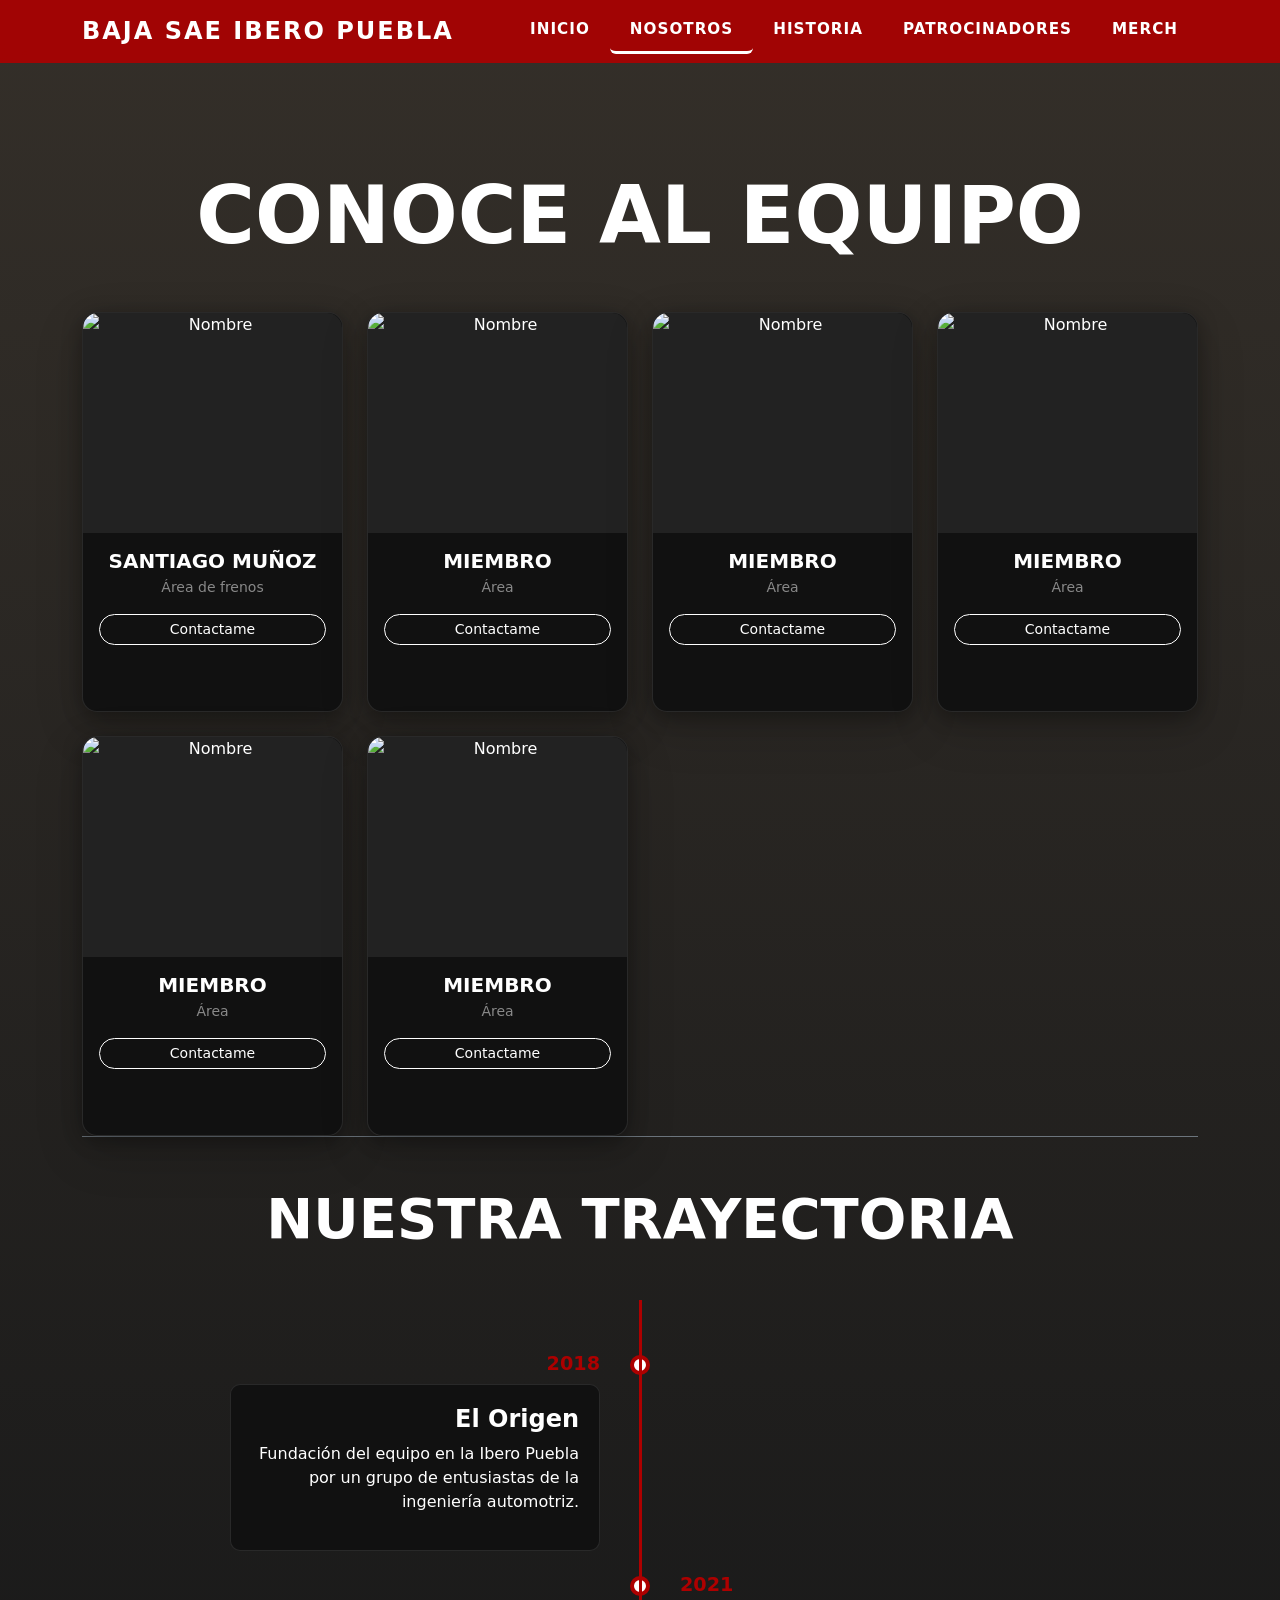
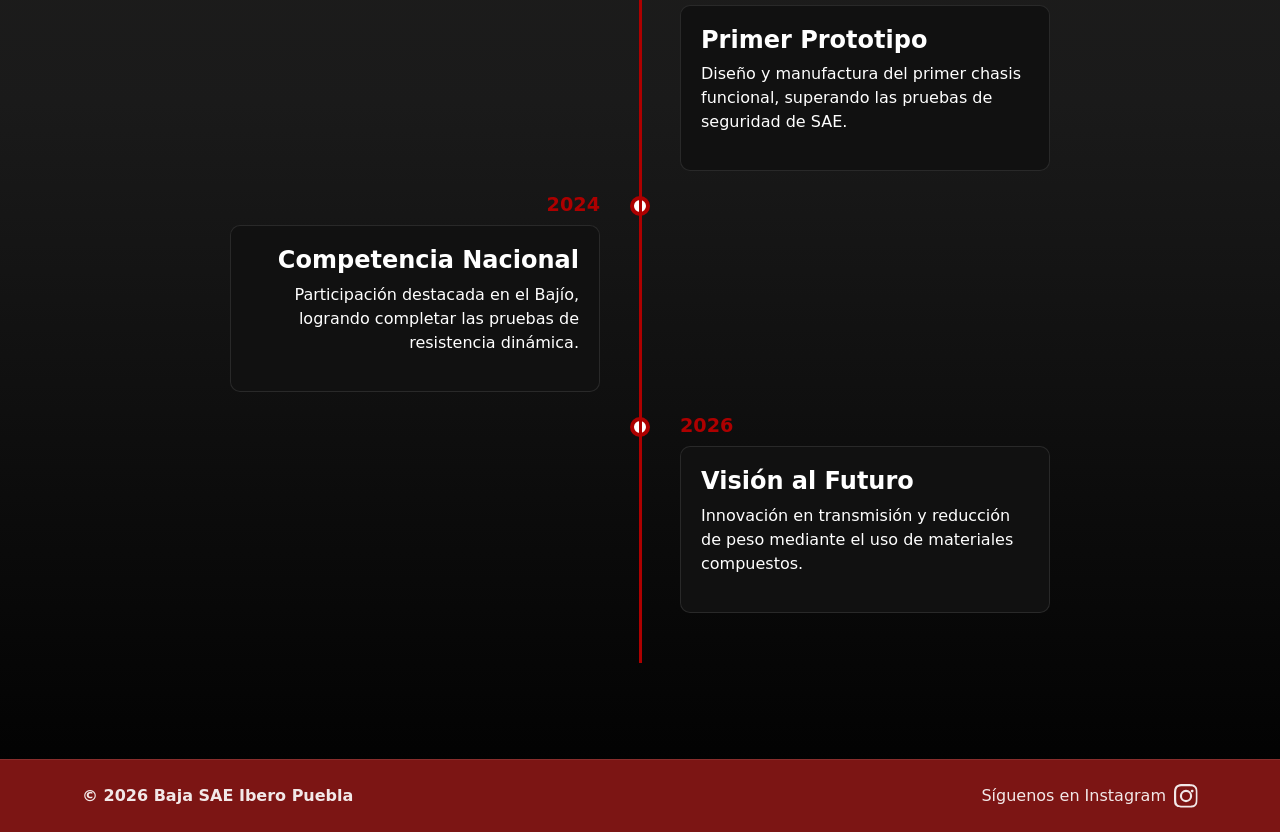
==== nosotros.html @ 08e1c7d5 "Add files via upload" ====
<!DOCTYPE html>
<html lang="es">
<head>
    <meta charset="UTF-8">
    <meta name="viewport" content="width=device-width, initial-scale=1.0">
    <title>Nosotros - Baja SAE Ibero Puebla</title>
    <link href="https://cdn.jsdelivr.net/npm/bootstrap@5.3.0/dist/css/bootstrap.min.css" rel="stylesheet">
    <link rel="stylesheet" href="./style.css">
</head>
<body class="bg-custom-grey"> <nav class="navbar navbar-expand-lg navbar-custom fixed-top">
        <div class="container">
            <a class="navbar-brand brand-title" href="./index.html#top">Baja SAE Ibero Puebla</a>
            <button class="navbar-toggler" type="button" data-bs-toggle="collapse" data-bs-target="#navbarNav">
                <span class="navbar-toggler-icon" style="filter: invert(1);"></span>
            </button>
            <div class="collapse navbar-collapse" id="navbarNav">
                <ul class="navbar-nav ms-auto nav-pills">
                    <li class="nav-item"><a class="nav-link custom-btn" href="./index.html#top">INICIO</a></li>
                    <li class="nav-item"><a class="nav-link custom-btn active" href="./nosotros.html">NOSOTROS</a></li>
                    <li class="nav-item"><a class="nav-link custom-btn" href="#historia">HISTORIA</a></li>
                    <li class="nav-item"><a class="nav-link custom-btn" href="./index.html#patrocinadores">PATROCINADORES</a></li>
                    <li class="nav-item"><a class="nav-link custom-btn" href="./merch.html">MERCH</a></li>
                </ul>
            </div>
        </div>
    </nav>






<main class="container py-5 mt-5 reveal active">
    <section id="nosotros-detalle" class="pt-5 mt-4">
        <h1 class="display-4 fw-bold text-white text-center mb-5 main-title">CONOCE AL EQUIPO</h1>
        
        <div class="row row-cols-1 row-cols-sm-2 row-cols-md-3 row-cols-lg-4 g-4 team-grid">
            


            <div class="col">
                <div class="flip-card" onclick="flipCard(this)">
                    <div class="flip-card-inner">
                        <div class="flip-card-front shadow-lg">
                            <img src="./fotosequipo/miembro1.jpg" alt="Nombre" class="member-img">
                            <div class="p-3">
                                <h5 class="fw-bold mb-1">SANTIAGO MUÑOZ</h5>
                                <p class="text-white-50 small mb-3">Área de frenos</p>
                                <a href="https://wa.me/2228641437" class="btn btn-sm btn-contact w-100 rounded-pill" onclick="event.stopPropagation();">Contactame</a>
                            </div>
                        </div>
                        <div class="flip-card-back shadow-lg">
                            <h5 class="fw-bold mb-2">SOBRE MÍ</h5>
                            <p>"Lorem ipsum dolor sit amet, consectetur adipiscing elit. Donec hendrerit eu felis non lacinia. Sed nec justo eget ligula ornare commodo. Donec ullamcorper venenatis eros sed faucibus."</p>
                            <small class="mt-3">Ingeniería Mecánica</small>
                            <small class="mt-3">santi.munozz04@gmail.com</small>
                            <small class="mt-3">+52 2228641437</small>
                        </div>
                    </div>
                </div>
            </div>
            <div class="col">
                <div class="flip-card" onclick="flipCard(this)">
                    <div class="flip-card-inner">
                        <div class="flip-card-front shadow-lg">
                            <img src="./fotosequipo/miembrow.jpg" alt="Nombre" class="member-img">
                            <div class="p-3">
                                <h5 class="fw-bold mb-1">MIEMBRO</h5>
                                <p class="text-white-50 small mb-3">Área</p>
                                <a href="https://wa.me/2228641437" class="btn btn-sm btn-contact w-100 rounded-pill" onclick="event.stopPropagation();">Contactame</a>
                            </div>
                        </div>
                        <div class="flip-card-back shadow-lg">
                            <h5 class="fw-bold mb-2">SOBRE MÍ</h5>
                            <p>"Lorem ipsum dolor sit amet, consectetur adipiscing elit. Donec hendrerit eu felis non lacinia. Sed nec justo eget ligula ornare commodo. Donec ullamcorper venenatis eros sed faucibus."</p>
                            <small class="mt-3">Carrera</small>
                            <small class="mt-3">correo@gmail.com</small>
                            <small class="mt-3">numero</small>
                        </div>
                    </div>
                </div>
            </div>
            <div class="col">
                <div class="flip-card" onclick="flipCard(this)">
                    <div class="flip-card-inner">
                        <div class="flip-card-front shadow-lg">
                            <img src="./fotosequipo/miembrow.jpg" alt="Nombre" class="member-img">
                            <div class="p-3">
                                <h5 class="fw-bold mb-1">MIEMBRO</h5>
                                <p class="text-white-50 small mb-3">Área</p>
                                <a href="https://wa.me/2228641437" class="btn btn-sm btn-contact w-100 rounded-pill" onclick="event.stopPropagation();">Contactame</a>
                            </div>
                        </div>
                        <div class="flip-card-back shadow-lg">
                            <h5 class="fw-bold mb-2">SOBRE MÍ</h5>
                            <p>"Lorem ipsum dolor sit amet, consectetur adipiscing elit. Donec hendrerit eu felis non lacinia. Sed nec justo eget ligula ornare commodo. Donec ullamcorper venenatis eros sed faucibus."</p>
                            <small class="mt-3">Carrera</small>
                            <small class="mt-3">correo@gmail.com</small>
                            <small class="mt-3">numero</small>
                        </div>
                    </div>
                </div>
            </div>
            <div class="col">
                <div class="flip-card" onclick="flipCard(this)">
                    <div class="flip-card-inner">
                        <div class="flip-card-front shadow-lg">
                            <img src="./fotosequipo/miembrow.jpg" alt="Nombre" class="member-img">
                            <div class="p-3">
                                <h5 class="fw-bold mb-1">MIEMBRO</h5>
                                <p class="text-white-50 small mb-3">Área</p>
                                <a href="https://wa.me/2228641437" class="btn btn-sm btn-contact w-100 rounded-pill" onclick="event.stopPropagation();">Contactame</a>
                            </div>
                        </div>
                        <div class="flip-card-back shadow-lg">
                            <h5 class="fw-bold mb-2">SOBRE MÍ</h5>
                            <p>"Lorem ipsum dolor sit amet, consectetur adipiscing elit. Donec hendrerit eu felis non lacinia. Sed nec justo eget ligula ornare commodo. Donec ullamcorper venenatis eros sed faucibus."</p>
                            <small class="mt-3">Carrera</small>
                            <small class="mt-3">correo@gmail.com</small>
                            <small class="mt-3">numero</small>
                        </div>
                    </div>
                </div>
            </div>
            <div class="col">
                <div class="flip-card" onclick="flipCard(this)">
                    <div class="flip-card-inner">
                        <div class="flip-card-front shadow-lg">
                            <img src="./fotosequipo/miembrow.jpg" alt="Nombre" class="member-img">
                            <div class="p-3">
                                <h5 class="fw-bold mb-1">MIEMBRO</h5>
                                <p class="text-white-50 small mb-3">Área</p>
                                <a href="https://wa.me/2228641437" class="btn btn-sm btn-contact w-100 rounded-pill" onclick="event.stopPropagation();">Contactame</a>
                            </div>
                        </div>
                        <div class="flip-card-back shadow-lg">
                            <h5 class="fw-bold mb-2">SOBRE MÍ</h5>
                            <p>"Lorem ipsum dolor sit amet, consectetur adipiscing elit. Donec hendrerit eu felis non lacinia. Sed nec justo eget ligula ornare commodo. Donec ullamcorper venenatis eros sed faucibus."</p>
                            <small class="mt-3">Carrera</small>
                            <small class="mt-3">correo@gmail.com</small>
                            <small class="mt-3">numero</small>
                        </div>
                    </div>
                </div>
            </div>
            <div class="col">
                <div class="flip-card" onclick="flipCard(this)">
                    <div class="flip-card-inner">
                        <div class="flip-card-front shadow-lg">
                            <img src="./fotosequipo/miembrow.jpg" alt="Nombre" class="member-img">
                            <div class="p-3">
                                <h5 class="fw-bold mb-1">MIEMBRO</h5>
                                <p class="text-white-50 small mb-3">Área</p>
                                <a href="https://wa.me/2228641437" class="btn btn-sm btn-contact w-100 rounded-pill" onclick="event.stopPropagation();">Contactame</a>
                            </div>
                        </div>
                        <div class="flip-card-back shadow-lg">
                            <h5 class="fw-bold mb-2">SOBRE MÍ</h5>
                            <p>"Lorem ipsum dolor sit amet, consectetur adipiscing elit. Donec hendrerit eu felis non lacinia. Sed nec justo eget ligula ornare commodo. Donec ullamcorper venenatis eros sed faucibus."</p>
                            <small class="mt-3">Carrera</small>
                            <small class="mt-3">correo@gmail.com</small>
                            <small class="mt-3">numero</small>
                        </div>
                    </div>
                </div>
            </div>






            </div>
    </section>





    <section id="historia" class="py-5 border-top border-secondary">
    <h2 class="display-4 fw-bold text-white text-center mb-5 reveal">NUESTRA TRAYECTORIA</h2>
    
    <div class="timeline-container">
        <div class="timeline-item reveal">
            <div class="timeline-dot"></div>
            <div class="timeline-date">2018</div>
            <div class="timeline-content">
                <h4 class="fw-bold">El Origen</h4>
                <p>Fundación del equipo en la Ibero Puebla por un grupo de entusiastas de la ingeniería automotriz.</p>
            </div>
        </div>

        <div class="timeline-item reveal">
            <div class="timeline-dot"></div>
            <div class="timeline-date">2021</div>
            <div class="timeline-content">
                <h4 class="fw-bold">Primer Prototipo</h4>
                <p>Diseño y manufactura del primer chasis funcional, superando las pruebas de seguridad de SAE.</p>
            </div>
        </div>

        <div class="timeline-item reveal">
            <div class="timeline-dot"></div>
            <div class="timeline-date">2024</div>
            <div class="timeline-content">
                <h4 class="fw-bold">Competencia Nacional</h4>
                <p>Participación destacada en el Bajío, logrando completar las pruebas de resistencia dinámica.</p>
            </div>
        </div>

        <div class="timeline-item reveal">
            <div class="timeline-dot"></div>
            <div class="timeline-date">2026</div>
            <div class="timeline-content">
                <h4 class="fw-bold">Visión al Futuro</h4>
                <p>Innovación en transmisión y reducción de peso mediante el uso de materiales compuestos.</p>
            </div>
        </div>
    </div>
</section>





















</main>












<footer class="footer-custom mt-auto py-4">
    <div class="container d-flex flex-wrap justify-content-between align-items-center">
        <div class="col-md-4 d-flex align-items-center">
            <span class="text-white fw-bold">© 2026 Baja SAE Ibero Puebla</span>
        </div>

        <ul class="nav col-md-4 justify-content-end list-unstyled d-flex align-items-center">
            <li class="ms-3">
                <a class="text-white d-flex align-items-center text-decoration-none ig-link" href="https://www.instagram.com/bajasae_iberopuebla" target="_blank">
                    <span class="me-2 d-none d-sm-inline">Síguenos en Instagram</span>
                    <svg xmlns="http://www.w3.org/2000/svg" width="24" height="24" fill="currentColor" class="bi bi-instagram" viewBox="0 0 16 16">
                        <path d="M8 0C5.829 0 5.556.01 4.703.048 3.85.088 3.269.222 2.76.42a3.9 3.9 0 0 0-1.417.923A3.9 3.9 0 0 0 .42 2.76C.222 3.269.087 3.85.048 4.7.01 5.555 0 5.827 0 8.001c0 2.172.01 2.444.048 3.297.04 1.15.19 1.706.33 2.13.176.448.469.742.923 1.149.399.391.691.666 1.149.837.424.17.98.243 2.13.282.853.038 1.125.048 3.297.048 2.172 0 2.444-.01 3.297-.048 1.15-.04 1.706-.19 2.13-.33a3.9 3.9 0 0 0 1.149-.923 3.9 3.9 0 0 0 .837-1.149c.17-.424.243-.98.282-2.13.038-.853.048-1.125.048-3.297 0-2.172-.01-2.444-.048-3.297-.04-1.15-.19-1.706-.33-2.13a3.9 3.9 0 0 0-.923-1.149 3.9 3.9 0 0 0-1.149-.837c-.424-.17-.98-.243-2.13-.282C10.444.01 10.172 0 7.999 0zm0 1.441c2.144 0 2.399.01 3.246.048.773.035 1.19.164 1.47.273.37.143.633.313.913.593.28.28.45.543.593.913.109.28.238.697.273 1.47.038.847.048 1.102.048 3.246s-.01 2.399-.048 3.246c-.035.773-.164 1.19-.273 1.47a2.1 2.1 0 0 1-.593.913 2.1 2.1 0 0 1-.913.593c-.28.109-.697.238-1.47.273-.847.038-1.102.048-3.246.048s-2.399-.01-3.246-.048c-.773-.035-1.19-.164-1.47-.273a2.1 2.1 0 0 1-.913-.593 2.1 2.1 0 0 1-.593-.913c-.109-.28-.238-.697-.273-1.47-.038-.847-.048-1.102-.048-3.246s.01-2.399.048-3.246c.035-.773.164-1.19.273-1.47.143-.37.313-.633.593-.913.28-.28.543-.45.913-.593.28-.109.697-.238 1.47-.273.847-.038 1.102-.048 3.246-.048zm4.12 2.338a.937.937 0 1 0 0 1.875.937.937 0 0 0 0-1.875zM8 3.894a4.106 4.106 0 1 0 0 8.212 4.106 4.106 0 0 0 0-8.212zm0 6.771a2.665 2.665 0 1 1 0-5.33 2.665 2.665 0 0 1 0 5.33z"/>
                    </svg>
                </a>
            </li>
        </ul>
    </div>
</footer>

<script src="https://cdn.jsdelivr.net/npm/bootstrap@5.3.3/dist/js/bootstrap.bundle.min.js"></script>
<script src="./script.js"></script>

    </body>
</html>
---- style.css ----
:root {
    --color-primary: #ad0000;
    --color-dark: #000000;
    --color-accent: #342F29;
    --color-light: #ffffff;
}


/* --- NAVBAR ADAPTATIVO --- */

/* --- 1. NAVBAR ADAPTATIVO --- */
.navbar-custom {
    background-color: transparent !important;
    backdrop-filter: blur(0px);
    transition: all 0.4s ease-in-out;
    border-bottom: 1px solid transparent;
}

.navbar-scrolled {
    background-color: rgba(173, 0, 0, 0.9) !important;
    backdrop-filter: blur(10px);
    border-bottom: 1px solid rgba(255, 255, 255, 0.1);
    box-shadow: 0 4px 20px rgba(0,0,0,0.4);
}

/* --- 2. ESTILO BASE DE LOS LINKS --- */
.navbar-custom .nav-link {
    color: rgba(255, 255, 255, 0.7) !important; /* Blanco tenue para los no activos */
    background-color: transparent !important;
    font-weight: 900 !important;
    text-transform: uppercase;
    letter-spacing: 1px;
    padding: 10px 15px !important;
    display: inline-block;
    border-bottom: 3px solid transparent !important;
    transition: transform 0.2s ease, border-bottom 0.2s ease, color 0.2s ease, opacity 0.2s ease;
    transform: translateY(0); /* Siempre empiezan en la base */
}

/* --- 3. EFECTO HOVER (SOLO AL PASAR EL MOUSE) --- */
.navbar-custom .nav-link:hover {
    color: #ffffff !important;
    opacity: 1;
    transform: translateY(-5px); /* Aquí es donde "brinca" */
    border-bottom: 3px solid #ffffff !important; /* Se subraya al tocarlo */
}

/* --- 4. ESTADO ACTIVO (SE QUEDA EN LA BASE, PERO SUBRAYADO) --- */
/* Esto evita que la palabra se quede flotando permanentemente */
.navbar-custom .nav-link.active,
.nav-pills .nav-link.active {
    color: #ffffff !important;
    opacity: 1 !important;
    background-color: transparent !important; /* Mata el rojo de Bootstrap */
    transform: translateY(0) !important; /* Se queda aterrizado */
    border-bottom: 3px solid #ffffff !important; /* Mantiene el subrayado */
}

/* --- 5. ANIMACIONES DE REVELADO --- */
.reveal {
    opacity: 0;
    transform: translateY(30px);
    transition: all 0.8s ease-out;
}

.reveal.active {
    opacity: 1;
    transform: translateY(0);
}

.hero-section {
    opacity: 1 !important;
    transform: none !important;
}











/* --- NUEVO BRAND (IZQUIERDA) --- */

.brand-title {
    color: var(--color-light) !important;
    font-weight: 900;
    text-transform: uppercase;
    letter-spacing: 2px;
    font-size: 1.5rem;
}

/* --- LIMPIEZA TOTAL DE BOTONES (ESTILO UNAM + LEVANTE) --- */
.navbar-custom .nav-link {
    background-color: transparent !important;
    color: var(--color-light) !important; /* Blanco inicial */
    font-weight: 900;
    text-transform: uppercase;
    font-size: 0.95rem;
    letter-spacing: 1px;
    padding: 10px 20px !important;
    
    /* PREPARACIÓN PARA EL EFECTO */
    display: inline-block; /* Permite el movimiento vertical */
    border-bottom: 3px solid transparent !important; /* Espacio para la línea */
    transition: transform 0.3s ease, border-bottom 0.3s ease, color 0.3s ease;
}

/* EFECTO AL PASAR EL CURSOR: SE LEVANTA Y SE SUBRAYA EN BLANCO */
.navbar-custom .nav-link:hover {
    color: #ffffff !important; /* Forzamos blanco puro */
    transform: translateY(-5px); /* El brinco hacia arriba */
    border-bottom: 3px solid #ffffff !important; /* Subrayado blanco */
    background-color: transparent !important;
}

/* ESTADO ACTIVO: SE QUEDA EN EL SUELO PERO SUBRAYADO */
.navbar-custom .nav-link.active {
    color: #ffffff !important;
    border-bottom: 3px solid #ffffff !important; /* Mantiene la línea */
    transform: translateY(0) !important; /* No se queda levantado */
    background-color: transparent !important;
}

/* Ajuste para el menú de móvil (Navbar colapsado) */
@media (max-width: 768px) {
    .navbar-collapse {
        background: rgba(0, 0, 0, 0.95); /* Fondo sólido solo en móvil */
        padding: 20px;
        border-radius: 15px;
        margin-top: 15px;
        border: 1px solid rgba(255, 255, 255, 0.1);
    }
    
    .navbar-custom .nav-link {
        text-align: center;
        padding: 15px !important;
        border-bottom: 1px solid rgba(255, 255, 255, 0.05) !important;
    }
    
    .main-title {
        font-size: 2.5rem !important; 
    }
}

/* --- SECCIÓN HERO Y VIDEO (MANTENER) --- */
.hero-section { 
    position: relative; 
    height: 100vh; 
    width: 100%; 
    overflow: hidden; 
    display: flex; 
    flex-direction: column; 
}

.video-bg { 
    position: absolute; 
    top: 50%; 
    left: 50%; 
    min-width: 100%; 
    min-height: 100%; 
    transform: translate(-50%, -50%); 
    z-index: -2; 
    object-fit: cover; 
}

.video-overlay {
    position: absolute;
    top: 0;
    left: 0;
    width: 100%;
    height: 100%;
    background: linear-gradient(
        to bottom, 
        rgba(0, 0, 0, 0.7) 0%,      /* Más oscuro arriba para que el navbar luzca */
        rgba(0, 0, 0, 0.2) 60%, 
        var(--color-accent) 100%    /* Fundido perfecto a la siguiente sección */
    );
    z-index: -1;
}

.custom-btn.active, .custom-btn:hover {
    background-color: var(--color-accent) !important;
}

/* Ajustes de Texto para Móvil */
@media (max-width: 768px) {
    .main-title {
        font-size: 2.5rem !important; /* Texto más chico en cel */
    }
    .time-block span {
        font-size: 2rem !important;
    }
    /* Hace que el menú desplegable sea negro para que se vea bien */
    .navbar-collapse {
        background: rgba(0, 0, 0, 0.9);
        padding: 20px;
        border-radius: 10px;
        margin-top: 10px;
    }
}

/* --- Resto de tu estructura de video (mantener igual) --- */
.hero-section { position: relative; height: 100vh; width: 100%; overflow: hidden; display: flex; flex-direction: column; }
.video-bg { position: absolute; top: 50%; left: 50%; min-width: 100%; min-height: 100%; transform: translate(-50%, -50%); z-index: -2; object-fit: cover; }
.video-overlay {
    position: absolute;
    top: 0;
    left: 0;
    width: 100%;
    height: 100%;
    /* Gradiente lineal para eliminar el corte brusco */
    background: linear-gradient(
        to bottom, 
        rgba(0, 0, 0, 0.6) 0%,      /* Oscuridad arriba para que resalte el texto del header */
        rgba(0, 0, 0, 0.1) 60%,     /* Casi transparente en medio para ver bien el video */
        var(--color-accent) 100%    /* Se funde al 100% con tu color gris de la siguiente sección */
    );
    z-index: -1;
}
.hero-content { flex-grow: 1; display: flex; flex-direction: column; justify-content: center; z-index: 1; color: white; }
.main-title { font-size: 5rem; font-weight: 900; }
.countdown-container { display: flex; gap: 20px; align-items: center; }



/* Contenedor con tu gris accent */
.bg-custom-grey {
    background: linear-gradient(
        to bottom, 
        var(--color-accent) 0%, 
        #1a1a1a 70%, /* El negro empieza a dominar un poco antes */
        var(--color-dark) 100%
    ) !important;
    position: relative;
    overflow: hidden;
    margin-bottom: 0; /* Evita cualquier separación accidental */
}

/* Asegúrate de que la malla técnica sea clara para que se vea sobre el negro */
.bg-custom-grey::before {
    background-image: 
        linear-gradient(rgba(255, 255, 255, 0.03) 1px, transparent 1px),
        linear-gradient(90deg, rgba(255, 255, 255, 0.03) 1px, transparent 1px);
    background-size: 50px 50px;
}

.bg-custom-grey .container {
    position: relative;
    z-index: 1; /* Esto "empuja" el texto hacia adelante del degradado y la malla */
}

/* Título en tu rojo primary */
.title-red {
    color: var(--color-primary) !important;
}

/* Botón Rojo Personalizado */
.btn-custom-red {
    background-color: var(--color-primary) !important;
    color: var(--color-light) !important;
    border: none;
    transition: 0.3s;
}

.btn-custom-red:hover {
    background-color: var(--color-dark) !important; /* Cambia a negro al pasar el mouse */
    transform: translateY(-3px);
}

/* Forzar texto blanco en el párrafo lead */
.text-white {
    color: var(--color-light) !important;
}

/* Altura fija para que el carrusel no "salte" si las fotos tienen tamaños distintos */
.carousel-img {
    height: 500px;
    object-fit: cover;
    filter: brightness(50%); /* Oscurece la imagen para leer el texto blanco */
}

/* Estilo para los textos dentro del carrusel */
.custom-caption {
    background: rgba(0, 0, 0, 0.4); /* Fondo semi-transparente para el texto */
    padding: 2rem;
    border-radius: 15px;
    bottom: 20%; /* Sube un poco el texto */
}

.custom-caption h2 {
    font-size: 3rem !important;
}

@media (max-width: 768px) {
    .carousel-img { height: 350px; }
    .custom-caption h2 { font-size: 1.5rem !important; }
    .custom-caption p { font-size: 0.9rem; }
}






/* --- SECCIÓN EL VEHÍCULO --- */
.exploded-section {
    position: relative;
    min-height: 100vh;
    width: 100%;
    overflow: hidden;
    background-color: var(--color-dark) !important; /* Fondo negro sólido */
    display: flex;
    align-items: center;
    margin-top: -1px; /* Solapa un píxel para eliminar líneas blancas de renderizado */
}

/* Video de fondo con blindaje */
.video-bg-exploded {
    position: absolute;
    top: 50%;
    left: 50%;
    min-width: 100%;
    min-height: 100%;
    transform: translate(-50%, -50%);
    z-index: 1;
    object-fit: cover;
}
.video-overlay-grad {
    position: absolute;
    top: 0;
    left: 0;
    width: 100%;
    height: 100%;
    /* Degradado que empieza NEGRO para fundirse con la sección de arriba */
    background: linear-gradient(
        to bottom,
        var(--color-dark) 0%, 
        rgba(34, 32, 32, 0.5) 20%, 
        transparent 50%
    );
    z-index: 2; /* Por encima del video (z-index: 1) */
    pointer-events: none;
}

/* El Degradado que pediste (Funde con negro a la izquierda y gris abajo) */
.video-bg-exploded {
    position: absolute;
    top: 50%;
    left: 50%;
    min-width: 100%;
    min-height: 100%;
    transform: translate(-50%, -50%);
    z-index: 1; /* El video al fondo */
    object-fit: cover;
}

.exploded-section .container {
    position: relative;
    z-index: 3; /* Texto e info al frente de todo */
}

/* Estilos de las 7 subsecciones */
.spec-label {
    color: #ff0000 !important; /* Rojo vibrante para resaltar */
    font-weight: 900;
    text-transform: uppercase;
    letter-spacing: 2px;
    font-size: 1.2rem;
    margin-bottom: 5px;
    text-shadow: 2px 2px 4px rgba(0,0,0,0.8);
}

.spec-text {
    color: var(--color-light);
    font-size: 1rem;
    opacity: 0.85;
    text-shadow: 1px 1px 2px rgba(0,0,0,0.5);
}

/* Ajuste móvil para que el texto no tape todo el video */
@media (max-width: 991px) {
    .exploded-section { height: auto; padding: 80px 0; }
    .spec-label { font-size: 1rem; }
    .spec-text { font-size: 0.9rem; }
}

.video-overlay-grad {
    position: absolute;
    top: 0; left: 0; width: 100%; height: 100%;
    /* Gradiente doble: Negro arriba, transparente al centro, Negro abajo */
    background: linear-gradient(
        to bottom, 
        var(--color-dark) 0%,      /* Unión con Misión/Visión */
        transparent 25%, 
        transparent 75%, 
        var(--color-dark) 100%     /* Unión con Patrocinadores */
    );
    z-index: 2;
    pointer-events: none;
}








#patrocinadores.bg-custom-grey {
    /* Iniciamos en negro (para empatar el video) y subimos al gris accent */
    background: linear-gradient(
        to bottom, 
        var(--color-dark) 0%, 
        #1a1a1a 30%, 
        var(--color-accent) 100%
    ) !important;
    margin-top: -1px; /* Solape de seguridad */
}

.card-sponsor {
    position: relative;
    background: #1a1a1a;
    min-height: 350px;
    transition: transform 0.4s ease;
}

/* La imagen de fondo del coche/taller */
.card-bg-image {
    position: absolute;
    top: 0; left: 0; width: 100%; height: 100%;
    background-size: cover;
    background-position: center;
    filter: blur(2px) brightness(0.4); /* La oscurecemos para que el logo resalte */
    z-index: 1;
    transition: 0.5s;
}

.card-overlay {
    position: absolute;
    top: 0; left: 0; width: 100%; height: 100%;
    background: linear-gradient(to bottom, transparent, rgba(0,0,0,0.8));
    z-index: 2;
}

.card-body-content {
    position: relative;
    z-index: 3;
    display: flex;
    flex-direction: column;
    justify-content: center;
    height: 100%;
}

/* Contenedor del Logo */
.sponsor-logo {
    max-width: 80%;
    max-height: 100px;
    object-fit: contain;
    filter: drop-shadow(0 0 10px rgba(255,255,255,0.2)); /* Le da un aura al logo */
    transition: 0.3s;
}

/* Efecto al pasar el mouse */
.card-sponsor:hover {
    transform: translateY(-10px);
}

.card-sponsor:hover .card-bg-image {
    transform: scale(1.1);
    filter: blur(0px) brightness(0.6); /* Se aclara y enfoca al hover */
}









/* Contenedor del formulario con un gris más profundo */
.bg-dark-subtle-custom {
    background-color: rgba(30, 30, 30, 0.6) !important;
    backdrop-filter: blur(10px);
    border: 1px solid rgba(255, 255, 255, 0.1) !important;
}

/* Ajuste de los inputs para modo oscuro */
.form-control {
    background-color: #121212 !important;
    color: white !important;
    border-color: #444 !important;
}

.form-control:focus {
    background-color: #1a1a1a !important;
    border-color: var(--color-primary) !important;
    box-shadow: 0 0 0 0.25rem rgba(173, 0, 0, 0.25);
    color: white !important;
}

/* Estilo para que el label no desaparezca al escribir */
.form-floating > label {
    color: rgba(255,255,255,0.6);
}

.form-floating > .form-control:focus ~ label,
.form-floating > .form-control:not(:placeholder-shown) ~ label {
    color: var(--color-primary);
}






.footer-custom {
    /* Mismo rojo con 60% de transparencia y desenfoque */
    background-color: #7C1514 !important;
    backdrop-filter: blur(10px);
    border-top: 1px solid rgba(255, 255, 255, 0.1);
    width: 100%;
}

.footer-custom .text-white {
    opacity: 0.9;
    transition: 0.3s;
}

/* Efecto hover para el link de Instagram */
.ig-link:hover {
    opacity: 1 !important;
    transform: scale(1.05);
}









/* Si la página NO es el index, forzamos que el navbar tenga color desde el inicio */
body:not(.home-page) .navbar-custom {
    background-color: rgba(173, 0, 0, 0.9) !important;
    backdrop-filter: blur(10px);
}












/* --- ESTILO DE LAS CARDS DE MERCH --- */
.merch-card {
    transition: transform 0.3s ease, box-shadow 0.3s ease;
    border-width: 2px !important;
}

.merch-card:hover {
    transform: translateY(-10px);
    box-shadow: 0 15px 35px rgba(0,0,0,0.6) !important;
}

/* Contenedor de la imagen para que todas midan lo mismo */
.card-img-wrapper {
    height: 250px;
    overflow: hidden;
    background: #1a1a1a;
    display: flex;
    align-items: center;
    justify-content: center;
}

.card-img-wrapper img {
    width: 100%;
    height: 100%;
    object-fit: cover; /* Ajusta la foto al cuadro sin deformarla */
    transition: transform 0.5s ease;
}

.merch-card:hover .card-img-wrapper img {
    transform: scale(1.1);
}

/* Ajuste para la card destacada (Hoodie) */
.merch-card.featured {
    border-color: var(--color-primary) !important;
    transform: scale(1.05);
}

.merch-card.featured:hover {
    transform: scale(1.08) translateY(-10px);
}

.btn-custom-red {
    background-color: var(--color-primary);
    color: white;
    border: none;
    font-weight: bold;
}

.btn-custom-red:hover {
    background-color: #8b0000;
    color: white;
}





















/* --- FORZAR VISIBILIDAD --- */
html, body {
    overflow-y: auto !important; /* Permite bajar con el mouse */
    overflow-x: hidden !important;
    height: auto !important;    /* Permite que la página crezca */
    display: block !important;  /* Rompe cualquier flexbox que esté estorbando */
}













/* --- COMPORTAMIENTO DE CARDS MERCH --- */

/* Estado Base */
/* --- AJUSTE DE ESPACIADO MERCH --- */
.merch-page-container {
    padding-top: 130px !important; /* El empujón que necesitabas */
    padding-bottom: 80px;
}

/* --- ANIMACIÓN DE LAS CARDS (LEVANTE + ROJO) --- */
.merch-card {
    transition: all 0.4s ease;
    border: 1px solid rgba(255, 255, 255, 0.1) !important;
}

.merch-card:hover {
    transform: translateY(-15px); /* Se levanta bastante para que se note */
    border-color: #ad0000 !important; /* Rojo Ibero */
}

/* El botón se pone rojo solo al pasar por la card */
.merch-card:hover .merch-btn {
    background-color: #ad0000 !important;
    border-color: #ad0000 !important;
    color: white !important;
}

/* El encabezado también reacciona */
.merch-card:hover .card-header {
    background-color: #ad0000 !important;
    border-color: #ad0000 !important;
}














/* --- CONFIGURACIÓN DE FLIP CARDS --- */
.team-grid {
    perspective: 1000px; /* Necesario para el efecto 3D */
}

.flip-card {
    background-color: transparent;
    height: 400px;
    cursor: pointer;
}

.flip-card-inner {
    position: relative;
    width: 100%;
    height: 100%;
    text-align: center;
    transition: transform 0.6s cubic-bezier(0.4, 0, 0.2, 1);
    transform-style: preserve-3d;
    box-shadow: 0 4px 20px rgba(0,0,0,0.3);
    border-radius: 15px;
}

/* Esta clase se añade con JS al hacer clic */
.flip-card.flipped .flip-card-inner {
    transform: rotateY(180deg);
}

.flip-card-front, .flip-card-back {
    position: absolute;
    width: 100%;
    height: 100%;
    -webkit-backface-visibility: hidden;
    backface-visibility: hidden;
    border-radius: 15px;
    display: flex;
    flex-direction: column;
    border: 1px solid rgba(255, 255, 255, 0.1);
}

/* CARA FRONTAL */
.flip-card-front {
    background-color: #111;
    color: white;
}

.member-img {
    width: 100%;
    height: 220px;
    object-fit: cover;
    border-radius: 15px 15px 0 0;
    background-color: #222;
}

/* CARA TRASERA */
.flip-card-back {
    background-color: rgba(0,0,0,0.3); /* Color al voltear */
    color: white;
    transform: rotateY(180deg);
    padding: 20px;
    justify-content: center;
    align-items: center;
}

.flip-card-back p {
    font-size: 0.9rem;
    line-height: 1.4;
}

/* Botón en la card (sin que voltee la card) */
.btn-contact {
    border: 1px solid white;
    color: white;
    background: transparent;
    transition: 0.3s;
    z-index: 10; /* Asegura que esté arriba */
}

.btn-contact:hover {
    background: white;
    color: #ad0000;
}












/* --- LÍNEA DEL TIEMPO --- */
.timeline-container {
    position: relative;
    max-width: 900px;
    margin: 0 auto;
    padding: 40px 0;
}

/* La línea roja vertical */
.timeline-container::after {
    content: '';
    position: absolute;
    width: 3px;
    background-color: #ad0000; /* Rojo Ibero */
    top: 0;
    bottom: 0;
    left: 50%;
    margin-left: -1.5px;
}

.timeline-item {
    padding: 10px 40px;
    position: relative;
    background-color: inherit;
    width: 50%;
    box-sizing: border-box;
}

/* Bolita de la línea */
.timeline-dot {
    position: absolute;
    width: 20px;
    height: 20px;
    right: -10px;
    background-color: #ffffff;
    border: 4px solid #ad0000;
    top: 15px;
    border-radius: 50%;
    z-index: 1;
    transition: 0.3s;
}

/* Lado izquierdo y derecho */
.timeline-item:nth-child(odd) { left: 0; text-align: right; }
.timeline-item:nth-child(even) { left: 50%; text-align: left; }

.timeline-item:nth-child(even) .timeline-dot { left: -10px; }

.timeline-date {
    font-weight: 900;
    color: #ad0000;
    font-size: 1.2rem;
    margin-bottom: 5px;
}

.timeline-content {
    padding: 20px;
    background-color: #111;
    border: 1px solid rgba(255,255,255,0.1);
    border-radius: 10px;
    color: white;
    transition: 0.3s;
}

.timeline-item:hover .timeline-content {
    border-color: #ad0000;
    transform: scale(1.02);
}

.timeline-item:hover .timeline-dot {
    background-color: #ad0000;
}

/* --- AJUSTE PARA CELULARES --- */
@media screen and (max-width: 768px) {
    .timeline-container::after { left: 31px; }
    .timeline-item {
        width: 100%;
        padding-left: 70px;
        padding-right: 25px;
        text-align: left !important;
    }
    .timeline-item:nth-child(even) { left: 0%; }
    .timeline-dot { left: 21px !important; }
}
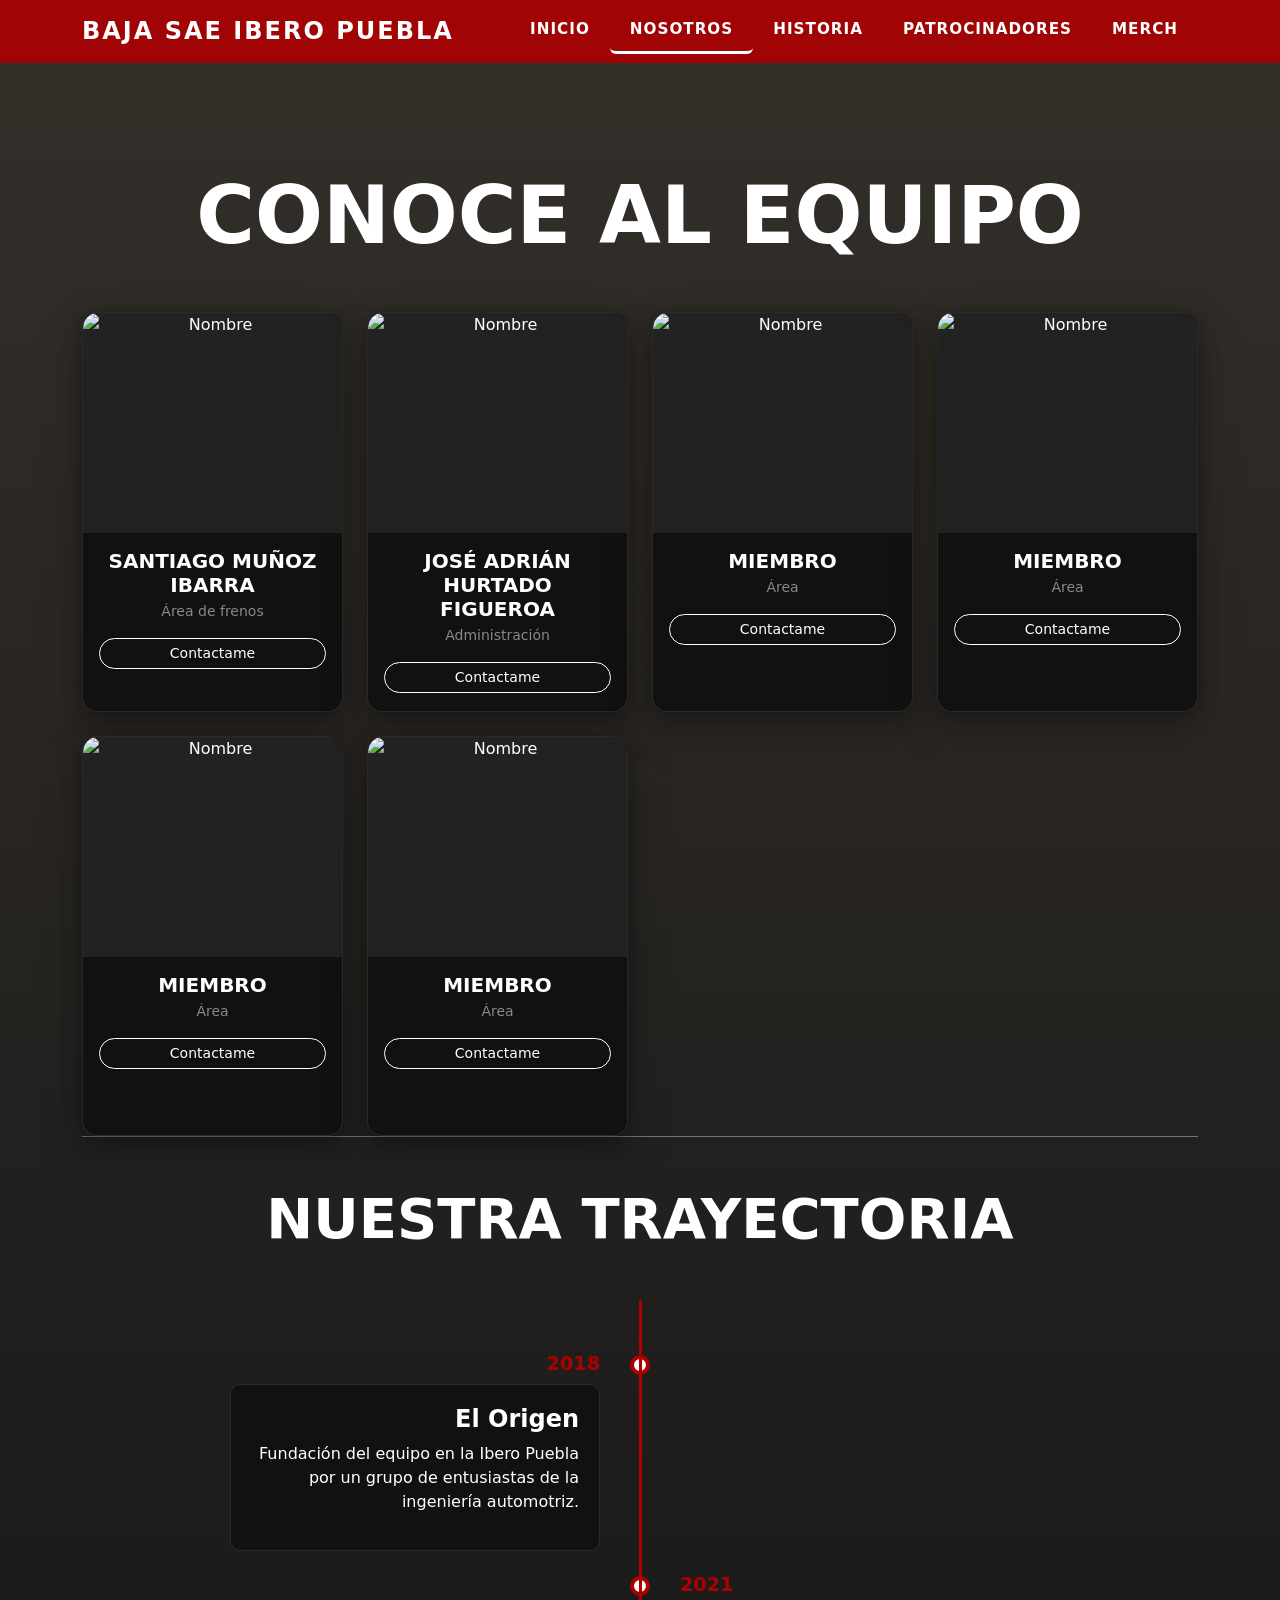
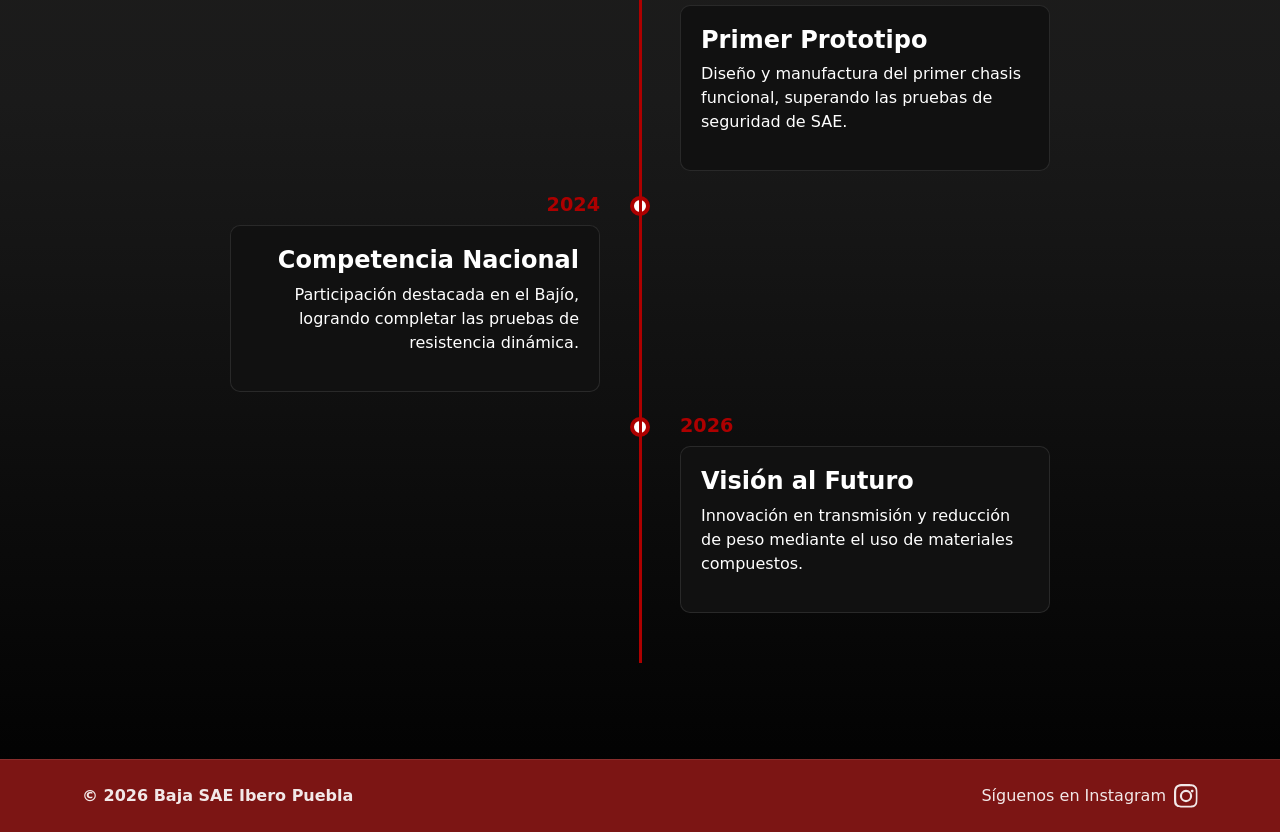
==== commit 8a1fee4a: "Add files via upload" ====
--- a/nosotros.html
+++ b/nosotros.html
@@ -44,7 +44,7 @@
                         <div class="flip-card-front shadow-lg">
                             <img src="./fotosequipo/miembro1.jpg" alt="Nombre" class="member-img">
                             <div class="p-3">
-                                <h5 class="fw-bold mb-1">SANTIAGO MUÑOZ</h5>
+                                <h5 class="fw-bold mb-1">SANTIAGO MUÑOZ IBARRA</h5>
                                 <p class="text-white-50 small mb-3">Área de frenos</p>
                                 <a href="https://wa.me/2228641437" class="btn btn-sm btn-contact w-100 rounded-pill" onclick="event.stopPropagation();">Contactame</a>
                             </div>
@@ -54,28 +54,28 @@
                             <p>"Lorem ipsum dolor sit amet, consectetur adipiscing elit. Donec hendrerit eu felis non lacinia. Sed nec justo eget ligula ornare commodo. Donec ullamcorper venenatis eros sed faucibus."</p>
                             <small class="mt-3">Ingeniería Mecánica</small>
                             <small class="mt-3">santi.munozz04@gmail.com</small>
-                            <small class="mt-3">+52 2228641437</small>
-                        </div>
-                    </div>
-                </div>
-            </div>
-            <div class="col">
-                <div class="flip-card" onclick="flipCard(this)">
-                    <div class="flip-card-inner">
-                        <div class="flip-card-front shadow-lg">
-                            <img src="./fotosequipo/miembrow.jpg" alt="Nombre" class="member-img">
-                            <div class="p-3">
-                                <h5 class="fw-bold mb-1">MIEMBRO</h5>
-                                <p class="text-white-50 small mb-3">Área</p>
-                                <a href="https://wa.me/2228641437" class="btn btn-sm btn-contact w-100 rounded-pill" onclick="event.stopPropagation();">Contactame</a>
-                            </div>
-                        </div>
-                        <div class="flip-card-back shadow-lg">
-                            <h5 class="fw-bold mb-2">SOBRE MÍ</h5>
-                            <p>"Lorem ipsum dolor sit amet, consectetur adipiscing elit. Donec hendrerit eu felis non lacinia. Sed nec justo eget ligula ornare commodo. Donec ullamcorper venenatis eros sed faucibus."</p>
-                            <small class="mt-3">Carrera</small>
-                            <small class="mt-3">correo@gmail.com</small>
-                            <small class="mt-3">numero</small>
+                            <small class="mt-3">2228641437</small>
+                        </div>
+                    </div>
+                </div>
+            </div>
+            <div class="col">
+                <div class="flip-card" onclick="flipCard(this)">
+                    <div class="flip-card-inner">
+                        <div class="flip-card-front shadow-lg">
+                            <img src="./fotosequipo/miembro2.jpeg" alt="Nombre" class="member-img">
+                            <div class="p-3">
+                                <h5 class="fw-bold mb-1">JOSÉ ADRIÁN HURTADO FIGUEROA</h5>
+                                <p class="text-white-50 small mb-3">Administración</p>
+                                <a href="https://wa.me/2211653191" class="btn btn-sm btn-contact w-100 rounded-pill" onclick="event.stopPropagation();">Contactame</a>
+                            </div>
+                        </div>
+                        <div class="flip-card-back shadow-lg">
+                            <h5 class="fw-bold mb-2">SOBRE MÍ</h5>
+                            <p>"Lorem ipsum dolor sit amet, consectetur adipiscing elit. Donec hendrerit eu felis non lacinia. Sed nec justo eget ligula ornare commodo. Donec ullamcorper venenatis eros sed faucibus."</p>
+                            <small class="mt-3">Relaciones Internacionales</small>
+                            <small class="mt-3">197006@iberopuebla.mx</small>
+                            <small class="mt-3">2211653191</small>
                         </div>
                     </div>
                 </div>
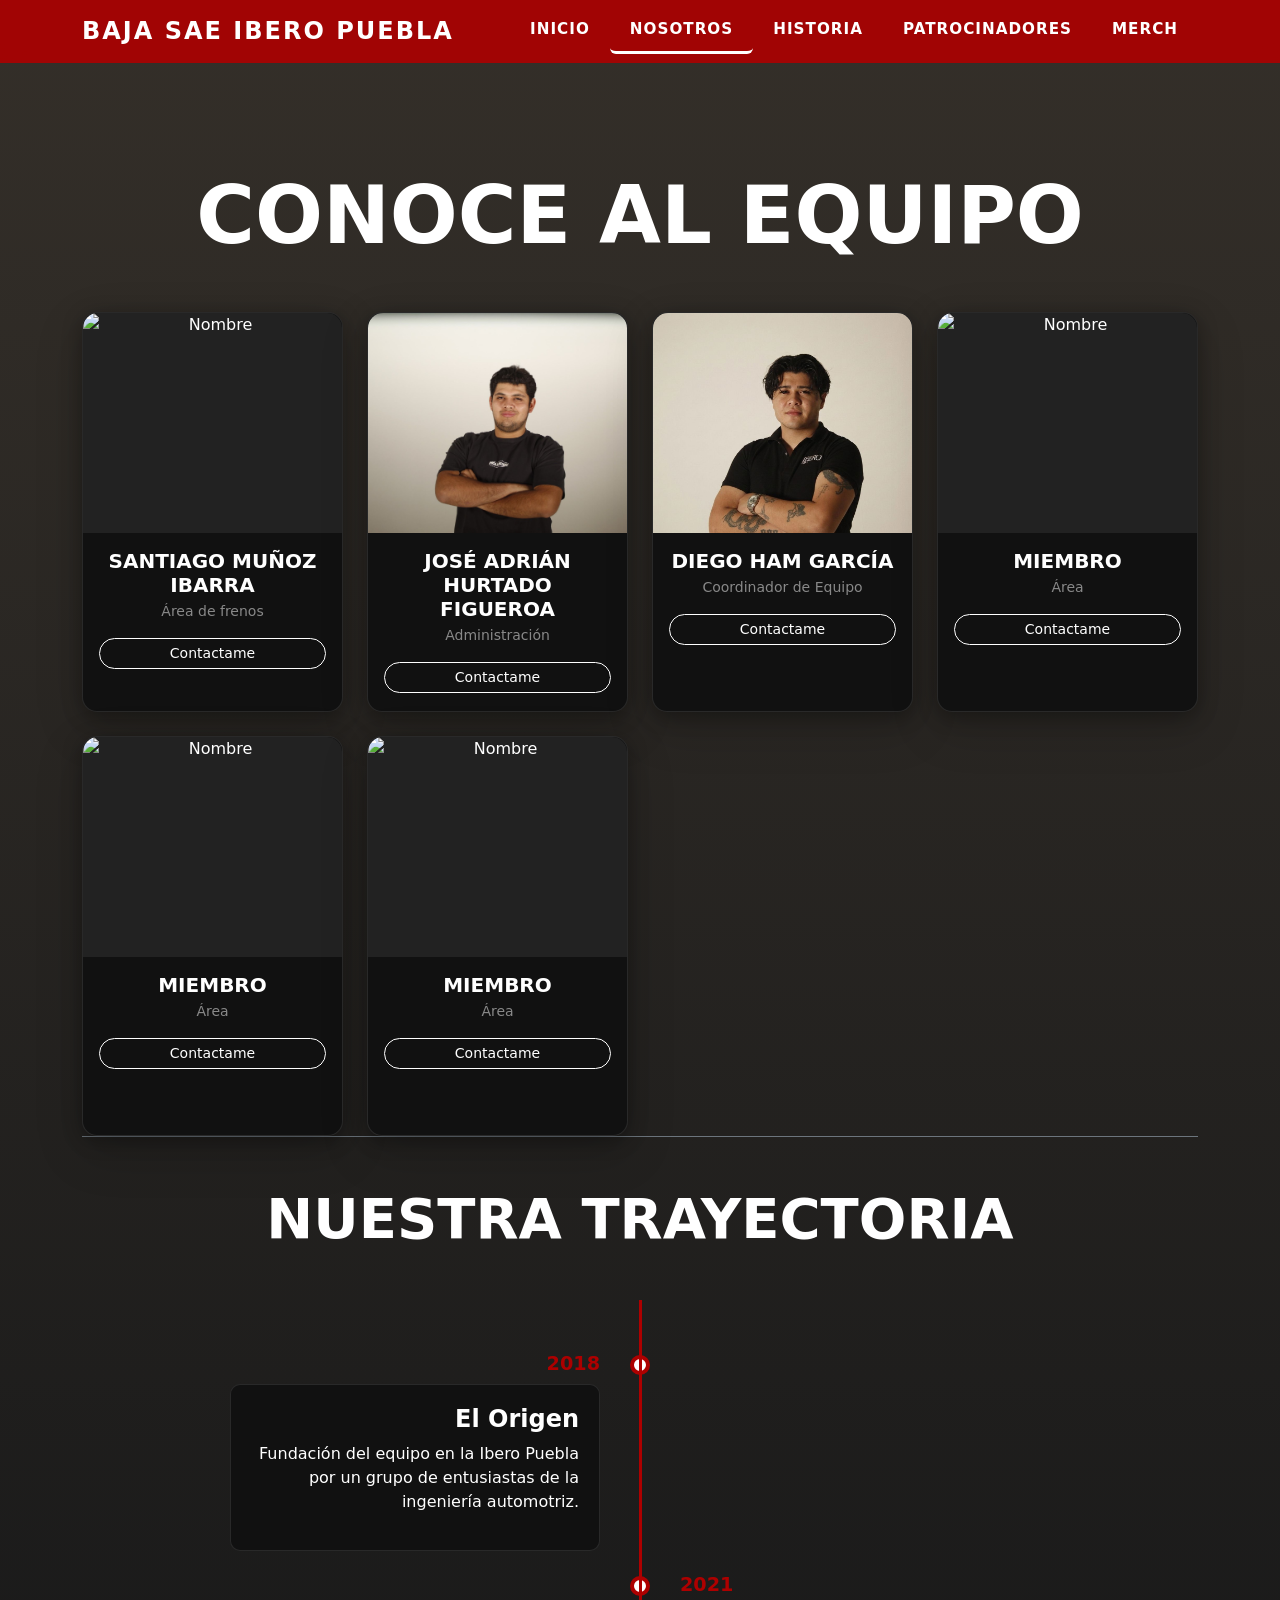
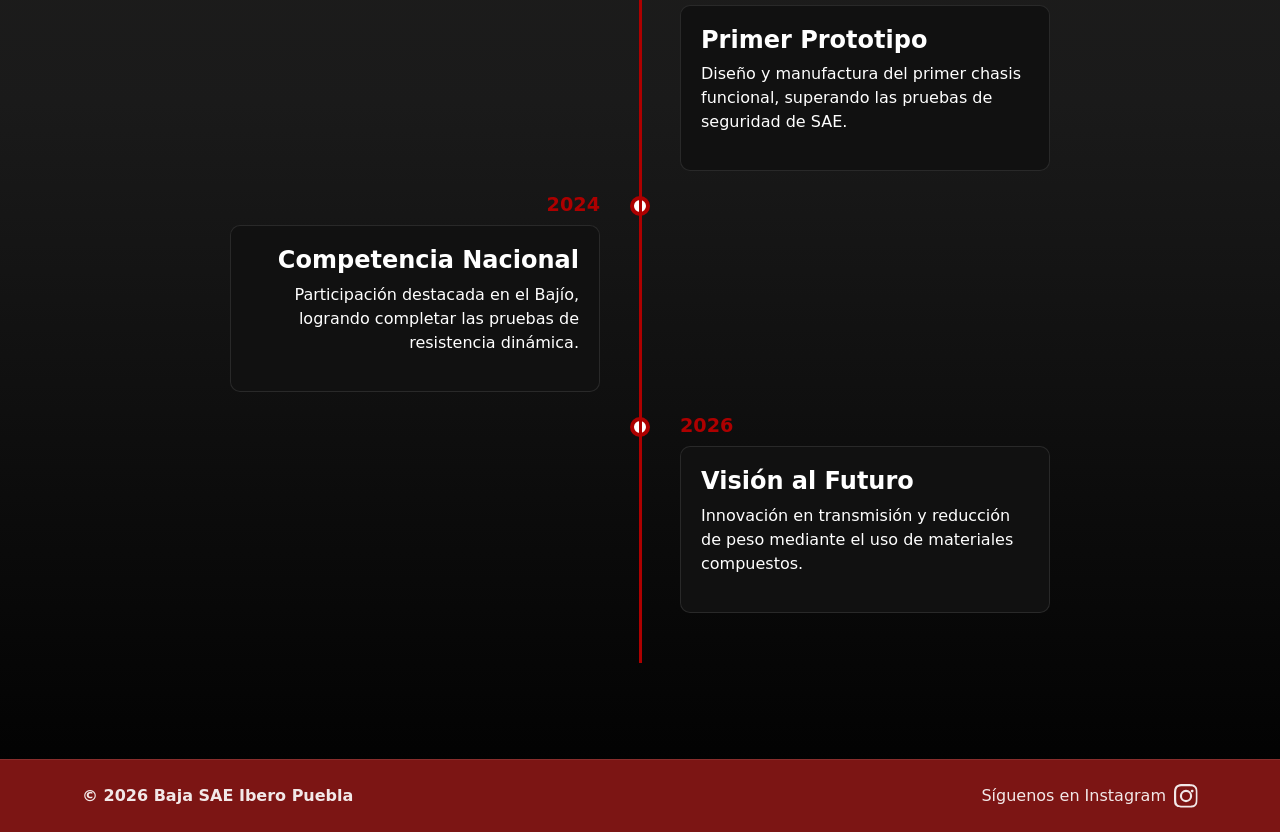
==== commit e07b43f5: "Add files via upload" ====
--- a/nosotros.html
+++ b/nosotros.html
@@ -54,7 +54,7 @@
                             <p>"Lorem ipsum dolor sit amet, consectetur adipiscing elit. Donec hendrerit eu felis non lacinia. Sed nec justo eget ligula ornare commodo. Donec ullamcorper venenatis eros sed faucibus."</p>
                             <small class="mt-3">Ingeniería Mecánica</small>
                             <small class="mt-3">santi.munozz04@gmail.com</small>
-                            <small class="mt-3">2228641437</small>
+                            <small class="mt-3">+52 2228641437</small>
                         </div>
                     </div>
                 </div>
@@ -75,28 +75,28 @@
                             <p>"Lorem ipsum dolor sit amet, consectetur adipiscing elit. Donec hendrerit eu felis non lacinia. Sed nec justo eget ligula ornare commodo. Donec ullamcorper venenatis eros sed faucibus."</p>
                             <small class="mt-3">Relaciones Internacionales</small>
                             <small class="mt-3">197006@iberopuebla.mx</small>
-                            <small class="mt-3">2211653191</small>
-                        </div>
-                    </div>
-                </div>
-            </div>
-            <div class="col">
-                <div class="flip-card" onclick="flipCard(this)">
-                    <div class="flip-card-inner">
-                        <div class="flip-card-front shadow-lg">
-                            <img src="./fotosequipo/miembrow.jpg" alt="Nombre" class="member-img">
-                            <div class="p-3">
-                                <h5 class="fw-bold mb-1">MIEMBRO</h5>
-                                <p class="text-white-50 small mb-3">Área</p>
-                                <a href="https://wa.me/2228641437" class="btn btn-sm btn-contact w-100 rounded-pill" onclick="event.stopPropagation();">Contactame</a>
-                            </div>
-                        </div>
-                        <div class="flip-card-back shadow-lg">
-                            <h5 class="fw-bold mb-2">SOBRE MÍ</h5>
-                            <p>"Lorem ipsum dolor sit amet, consectetur adipiscing elit. Donec hendrerit eu felis non lacinia. Sed nec justo eget ligula ornare commodo. Donec ullamcorper venenatis eros sed faucibus."</p>
-                            <small class="mt-3">Carrera</small>
-                            <small class="mt-3">correo@gmail.com</small>
-                            <small class="mt-3">numero</small>
+                            <small class="mt-3">+52 2211653191</small>
+                        </div>
+                    </div>
+                </div>
+            </div>
+            <div class="col">
+                <div class="flip-card" onclick="flipCard(this)">
+                    <div class="flip-card-inner">
+                        <div class="flip-card-front shadow-lg">
+                            <img src="./fotosequipo/miembro3.jpeg" alt="Nombre" class="member-img">
+                            <div class="p-3">
+                                <h5 class="fw-bold mb-1">DIEGO HAM GARCÍA</h5>
+                                <p class="text-white-50 small mb-3">Coordinador de Equipo</p>
+                                <a href="https://wa.me/3315408574" class="btn btn-sm btn-contact w-100 rounded-pill" onclick="event.stopPropagation();">Contactame</a>
+                            </div>
+                        </div>
+                        <div class="flip-card-back shadow-lg">
+                            <h5 class="fw-bold mb-2">SOBRE MÍ</h5>
+                            <p>"Lorem ipsum dolor sit amet, consectetur adipiscing elit. Donec hendrerit eu felis non lacinia. Sed nec justo eget ligula ornare commodo. Donec ullamcorper venenatis eros sed faucibus."</p>
+                            <small class="mt-3">Ingeniería Automotriz</small>
+                            <small class="mt-3">diegohamg@gmail.com</small>
+                            <small class="mt-3">+52 3315408574</small>
                         </div>
                     </div>
                 </div>
